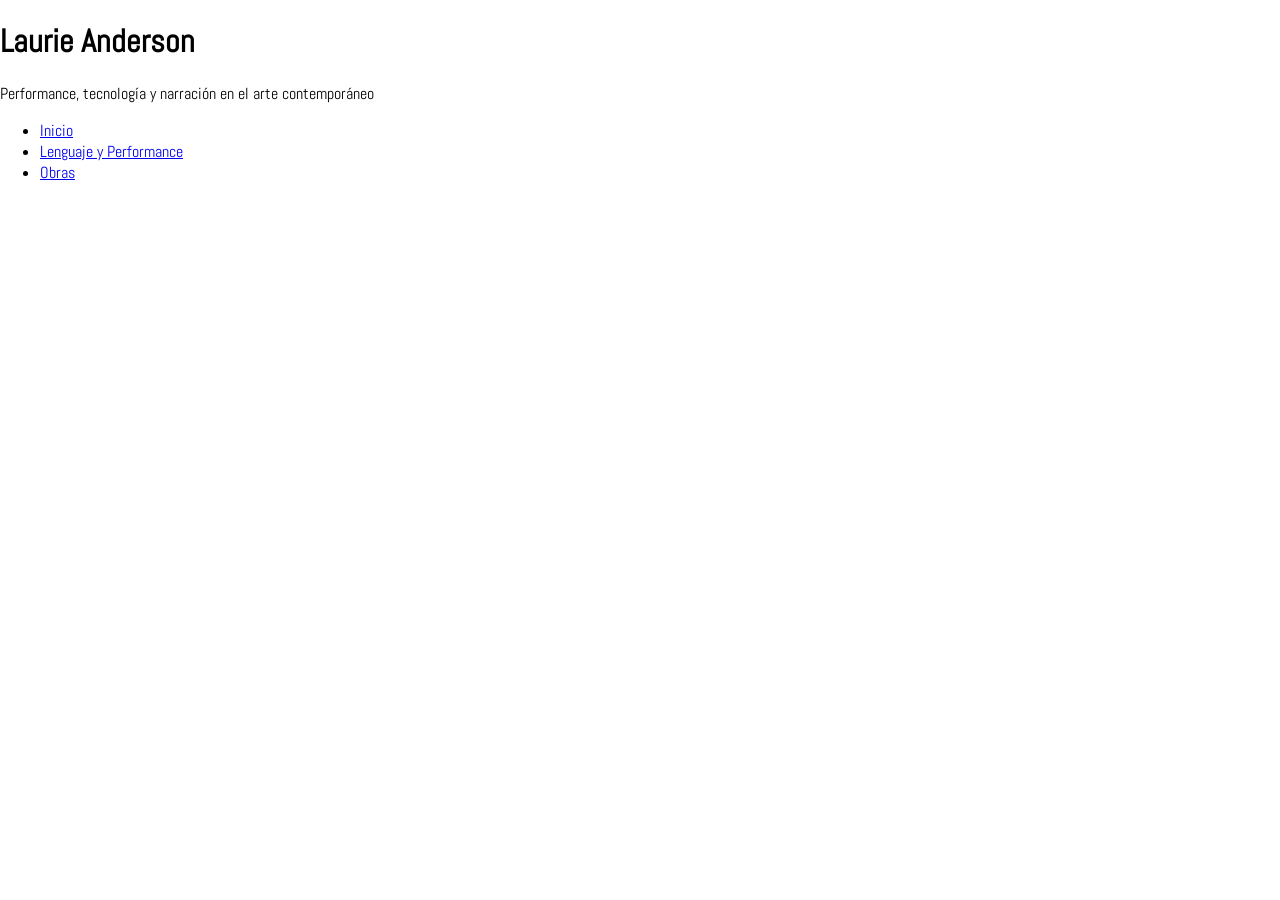
==== docs/index.html @ 43a62fbd "Estructura de archivos" ====
<!DOCTYPE html>
<html lang="es">

<head>
    <meta charset="UTF-8">
    <title>Laurie Anderson - Inicio</title>
    <link  href="css/estilos.css" rel="stylesheet">
    <link rel="preconnect" href="https://fonts.googleapis.com">
<link rel="preconnect" href="https://fonts.gstatic.com" crossorigin>

<link href="https://fonts.googleapis.com/css2?family=Abel&display=swap" rel="stylesheet">
</head>
<body>
<header>
    <h1>Laurie Anderson</h1>
    <p>Performance, tecnología y narración en el arte contemporáneo</p>
    <nav>
        <ul>
            <li><a href="index.html">Inicio</a></li>
            <li><a href="lenguaje-artistico.html">Lenguaje y Performance</a></li>
            <li><a href="obras.html">Obras</a></li>
        </ul>
    </nav>
</header>
<main>







</main>
</body>
</html>
---- docs/css/estilos.css ----
body {
    font-family: 'Abel', sans-serif;
    margin: 0;
    padding: 0;
}
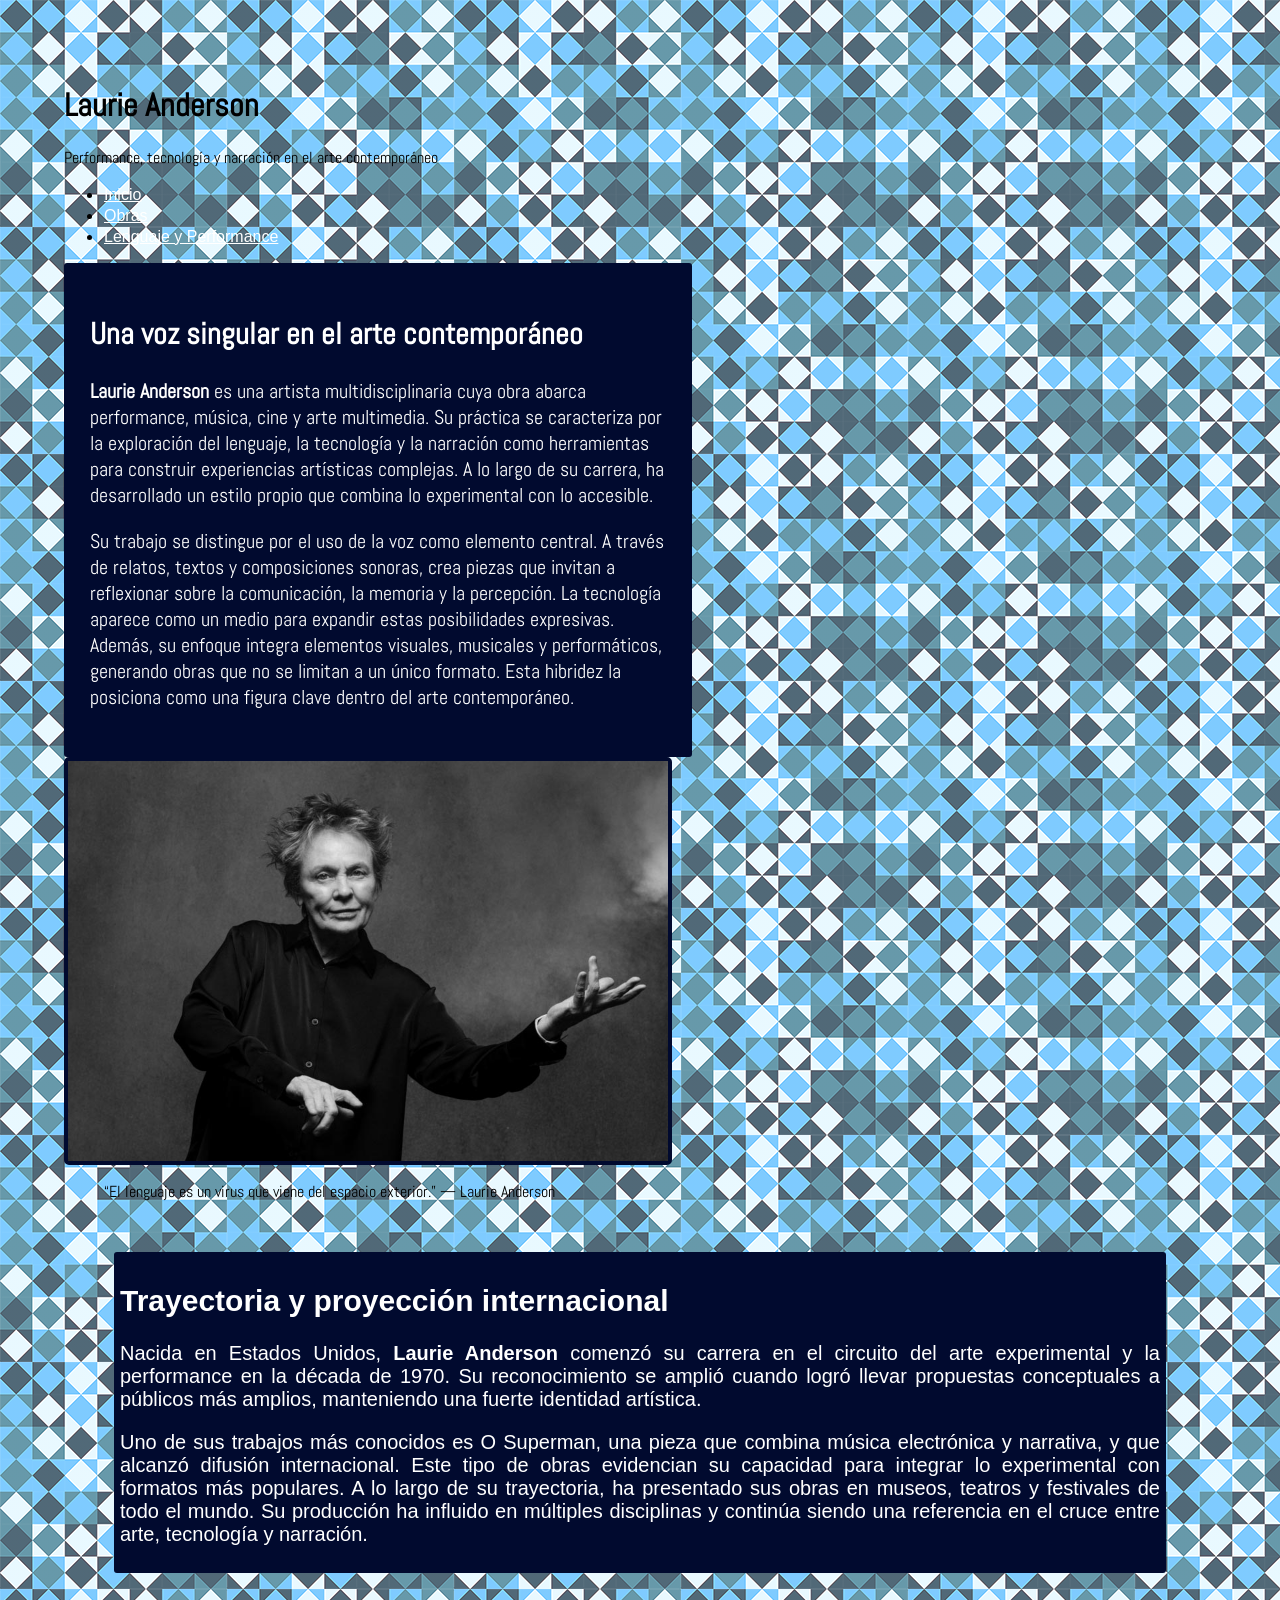
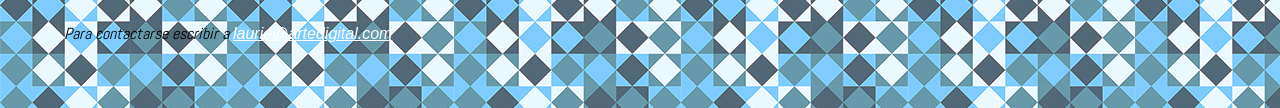
==== commit 5846c01a: "Intermedio" ====
--- a/docs/index.html
+++ b/docs/index.html
@@ -4,32 +4,79 @@
 <head>
     <meta charset="UTF-8">
     <title>Laurie Anderson - Inicio</title>
-    <link  href="css/estilos.css" rel="stylesheet">
+    <link href="css/estilos.css" rel="stylesheet">
+
     <link rel="preconnect" href="https://fonts.googleapis.com">
-<link rel="preconnect" href="https://fonts.gstatic.com" crossorigin>
+    <link rel="preconnect" href="https://fonts.gstatic.com" crossorigin>
+    <link href="https://fonts.googleapis.com/css2?family=Abel&display=swap" rel="stylesheet">
+</head>
 
-<link href="https://fonts.googleapis.com/css2?family=Abel&display=swap" rel="stylesheet">
-</head>
 <body>
-<header>
-    <h1>Laurie Anderson</h1>
-    <p>Performance, tecnología y narración en el arte contemporáneo</p>
-    <nav>
-        <ul>
-            <li><a href="index.html">Inicio</a></li>
-            <li><a href="lenguaje-artistico.html">Lenguaje y Performance</a></li>
-            <li><a href="obras.html">Obras</a></li>
-        </ul>
-    </nav>
-</header>
-<main>
 
+    <header>
+        <h1>Laurie Anderson</h1>
+        <p>Performance, tecnología y narración en el arte contemporáneo</p>
+        <nav>
+            <ul>
+                <li><a href="index.html">Inicio</a></li>
+                <li><a href="obras.html">Obras</a></li>
+                <li><a href="lenguaje-artistico.html">Lenguaje y Performance</a></li>
+            </ul>
+        </nav>
+    </header>
 
+    <main>
 
+<article>
+    <div class="parrafo parrafo1">
+    <div>
+    <h2>Una voz singular en el arte contemporáneo</h2>
+    <p><span>Laurie Anderson</span> es una artista multidisciplinaria cuya obra abarca performance, música, cine y arte multimedia.
+        Su práctica se caracteriza por la exploración del lenguaje, la tecnología y la narración como herramientas para
+        construir experiencias artísticas complejas. A lo largo de su carrera, ha desarrollado un estilo propio que combina lo
+        experimental con lo accesible.
+    </p>
 
+    <p>Su trabajo se distingue por el uso de la voz como elemento central. A través de relatos, textos y composiciones
+        sonoras, crea piezas que invitan a reflexionar sobre la comunicación, la memoria y la percepción. La tecnología 
+        aparece como un medio para expandir estas posibilidades expresivas.
+        Además, su enfoque integra elementos visuales, musicales y performáticos, generando obras que no se limitan a un
+        único formato. Esta hibridez la posiciona como una figura clave dentro del arte contemporáneo.
+    </p>
+</article>
+        <div class="imagen1-index">
+            <img src="img/anderson-1.jpg" alt="Laurie Anderson" width="600" height="400">
+        </div>
 
+            <blockquote>“El lenguaje es un virus que viene del espacio exterior.” — Laurie Anderson</blockquote>
+        </div>
 
+<div class="parrafo2">
+<article>
+    <h2>Trayectoria y proyección internacional</h2>
+    <p>Nacida en Estados Unidos, <span>Laurie Anderson</span> comenzó su carrera en el circuito del arte experimental y la
+        performance en la década de 1970. Su reconocimiento se amplió cuando logró llevar propuestas
+        conceptuales a públicos más amplios, manteniendo una fuerte identidad artística.
+    </p>
+
+    <p>Uno de sus trabajos más conocidos es O Superman, una pieza que combina música electrónica y narrativa, y
+        que alcanzó difusión internacional. Este tipo de obras evidencian su capacidad para integrar lo experimental
+        con formatos más populares.
+        A lo largo de su trayectoria, ha presentado sus obras en museos, teatros y festivales de todo el mundo.
+        Su producción ha influido en múltiples disciplinas y continúa siendo una referencia en el cruce entre arte,
+        tecnología y narración.
+    </p>
+</div>
+</article>
+
+        <footer>
+            <address>
+                Para contactarse escribir a <a href="mailto:laurie@artedigital.com">laurie@artedigital.com</a>
+            </address>
+        </footer>
 
 </main>
+
 </body>
+
 </html>
--- a/docs/css/estilos.css
+++ b/docs/css/estilos.css
@@ -1,5 +1,70 @@
 body {
+    background-image:
+    linear-gradient(rgba(255, 255, 255, 0.3),
+    rgba(255, 255, 255, 0.3)),
+    url('../img/fondo.png');
     font-family: 'Abel', sans-serif;
-    margin: 0;
-    padding: 0;
+    margin: 2rem;
+    padding: 2rem;
+    max-width: 1200px;
+}
+
+span { /* nombre de artista en negrita */
+    color: rgb(255, 255, 255);
+    font-weight: bold;
+}
+
+span:hover, cite:hover, a:hover { /* nombre de artista, obras y mail colores */
+    color: rgb(118, 222, 231);
+}
+
+
+a { /* color de enlaces nav y mail */
+    font-family: 'Lato', Arial, sans-serif;
+    color: rgb(255, 255, 255);
+}
+
+.cita { /* cita de autor INDEX */
+    margin-left: 55rem;
+    font-size: 20px;
+    text-align:center;
+    width: 22rem;
+}
+
+
+
+.parrafo { /* todos los parrafos */
+    color: rgb(255, 255, 255);
+    background-color: rgb(1, 10, 47);
+    border: 4px solid rgb(1, 10, 47);
+    border-radius: 3px;
+    border-width: 6px;
+    border-block-width: 7px;
+    font-size: 20px;
+    text-align: left;
+    padding: 20px;
+}
+.parrafo1 { /* parrafos de INDEX */
+    width: 50%;
+}
+
+.parrafo2 {
+    color: rgb(255, 255, 255);
+    background-color: rgb(1, 10, 47);
+    border: 4px solid rgb(1, 10, 47);
+    border-radius: 3px;
+    border-width: 6px;
+    border-block-width: 7px;
+    font-size: 20px;
+    text-align: justify;
+    font-family: 'Lato', Arial, sans-serif;
+    display: block;
+    margin: 50px;
+}
+
+.imagen1-index { /* imagen de autor INDEX */
+    border: 4px solid rgb(1, 10, 47);
+    border-radius: 5px;
+    width: 600px;
+    height: 400px;
 }
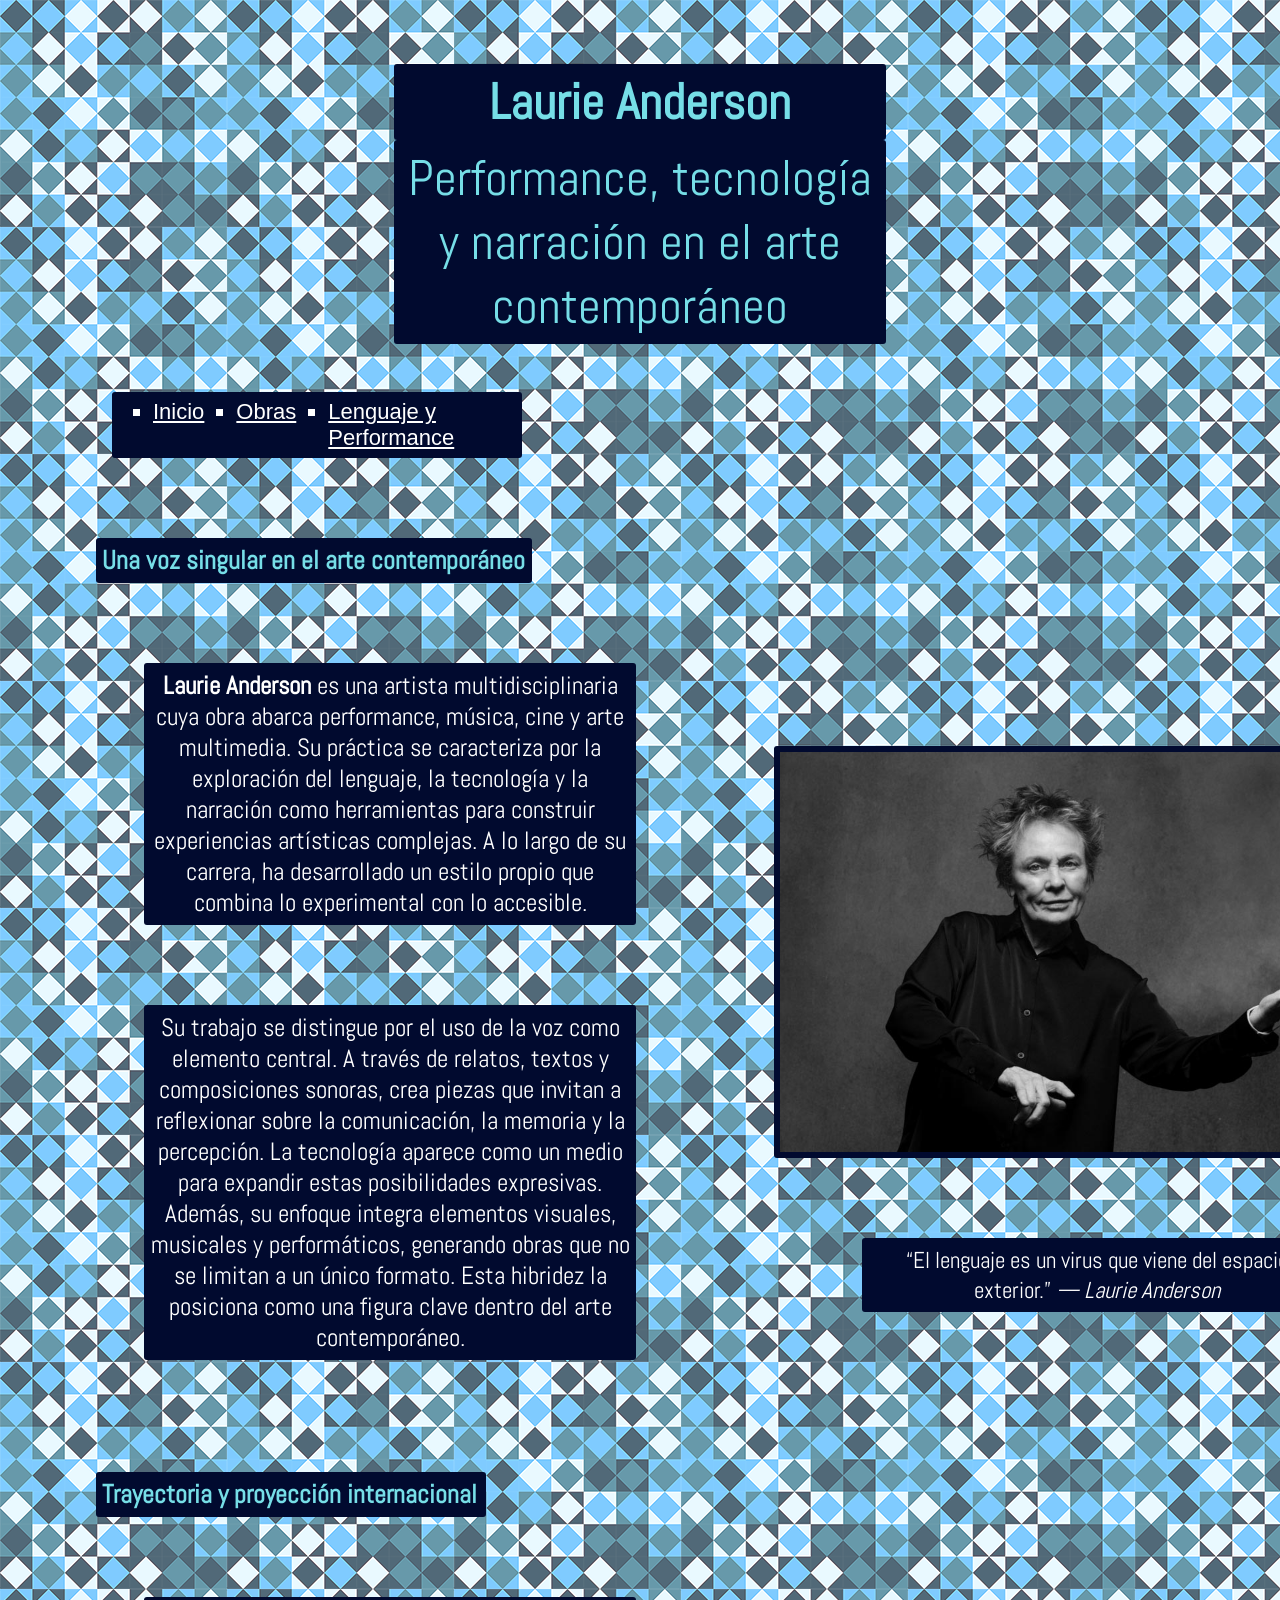
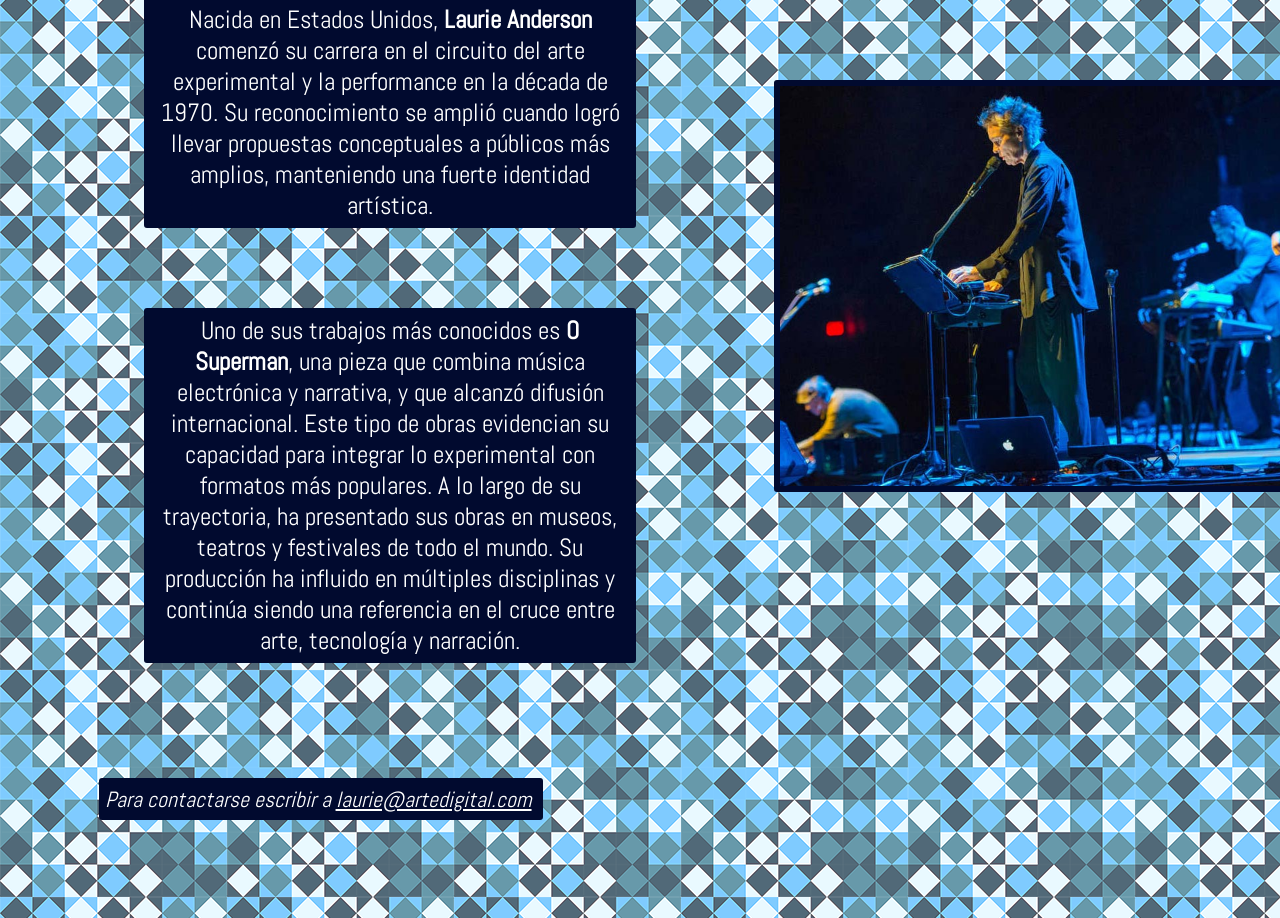
==== commit e15942a6: "Terminado" ====
--- a/docs/index.html
+++ b/docs/index.html
@@ -14,69 +14,82 @@
 <body>
 
     <header>
-        <h1>Laurie Anderson</h1>
-        <p>Performance, tecnología y narración en el arte contemporáneo</p>
+        <div class="contenedor-general">
+        <h1 class="contenedor">Laurie Anderson</h1>
+        <p class="contenedor parrafo-titulo">Performance, tecnología y narración en el arte contemporáneo</p>
         <nav>
-            <ul>
+            <ul id="nav">
                 <li><a href="index.html">Inicio</a></li>
                 <li><a href="obras.html">Obras</a></li>
                 <li><a href="lenguaje-artistico.html">Lenguaje y Performance</a></li>
             </ul>
         </nav>
+        </div>
     </header>
 
     <main>
 
-<article>
-    <div class="parrafo parrafo1">
-    <div>
-    <h2>Una voz singular en el arte contemporáneo</h2>
-    <p><span>Laurie Anderson</span> es una artista multidisciplinaria cuya obra abarca performance, música, cine y arte multimedia.
+<section class="article1">
+<div>
+    <h2 class="encabezados w1 titulo-normal">Una voz singular en el arte contemporáneo</h2>
+    <p class="parrafo clases"><span>Laurie Anderson</span> es una artista multidisciplinaria cuya obra abarca performance, música, cine y arte multimedia.
         Su práctica se caracteriza por la exploración del lenguaje, la tecnología y la narración como herramientas para
         construir experiencias artísticas complejas. A lo largo de su carrera, ha desarrollado un estilo propio que combina lo
         experimental con lo accesible.
     </p>
 
-    <p>Su trabajo se distingue por el uso de la voz como elemento central. A través de relatos, textos y composiciones
+
+    <p class="parrafo clases">Su trabajo se distingue por el uso de la voz como elemento central. A través de relatos, textos y composiciones
         sonoras, crea piezas que invitan a reflexionar sobre la comunicación, la memoria y la percepción. La tecnología 
         aparece como un medio para expandir estas posibilidades expresivas.
         Además, su enfoque integra elementos visuales, musicales y performáticos, generando obras que no se limitan a un
         único formato. Esta hibridez la posiciona como una figura clave dentro del arte contemporáneo.
     </p>
-</article>
-        <div class="imagen1-index">
-            <img src="img/anderson-1.jpg" alt="Laurie Anderson" width="600" height="400">
-        </div>
+</div>
+<div>
+<div class="galeria">
+        <img src="img/anderson-1.jpg" alt="Laurie Anderson" width="600" height="400">
+</div>
+        <blockquote>
+            <p class="parrafo cita">“El lenguaje es un virus que viene del espacio exterior.” <cite> — Laurie Anderson</cite></p>
+        </blockquote>
 
-            <blockquote>“El lenguaje es un virus que viene del espacio exterior.” — Laurie Anderson</blockquote>
-        </div>
+</div>  
+</section>
 
-<div class="parrafo2">
-<article>
-    <h2>Trayectoria y proyección internacional</h2>
-    <p>Nacida en Estados Unidos, <span>Laurie Anderson</span> comenzó su carrera en el circuito del arte experimental y la
+<article class="article1">
+    <div>
+
+    <h2 class="encabezados w2 titulo-normal">Trayectoria y proyección internacional</h2>
+    <p class="parrafo clases">Nacida en Estados Unidos, <span>Laurie Anderson</span> comenzó su carrera en el circuito del arte experimental y la
         performance en la década de 1970. Su reconocimiento se amplió cuando logró llevar propuestas
         conceptuales a públicos más amplios, manteniendo una fuerte identidad artística.
     </p>
 
-    <p>Uno de sus trabajos más conocidos es O Superman, una pieza que combina música electrónica y narrativa, y
+    <p class="parrafo clases">Uno de sus trabajos más conocidos es <span>O Superman</span>, una pieza que combina música electrónica y narrativa, y
         que alcanzó difusión internacional. Este tipo de obras evidencian su capacidad para integrar lo experimental
         con formatos más populares.
         A lo largo de su trayectoria, ha presentado sus obras en museos, teatros y festivales de todo el mundo.
         Su producción ha influido en múltiples disciplinas y continúa siendo una referencia en el cruce entre arte,
         tecnología y narración.
-    </p>
+    </p> 
 </div>
-</article>
-
-        <footer>
+    <div class="galeria">
+    
+        <img src="img/anderson-2.jpg" alt="Laurie Anderson" width="600" height="400">
+    
+    </div>
+   
+    </article>      
+    <footer>
             <address>
                 Para contactarse escribir a <a href="mailto:laurie@artedigital.com">laurie@artedigital.com</a>
             </address>
         </footer>
 
 </main>
-
+<!--Declaración de uso de IA.
+Use la IA para verificar si estaba bien organizado el HTML y el CSS, tambien para agregar contenido en OBRAS-->
 </body>
 
 </html>
--- a/docs/css/estilos.css
+++ b/docs/css/estilos.css
@@ -1,70 +1,220 @@
 body {
     background-image:
-    linear-gradient(rgba(255, 255, 255, 0.3),
-    rgba(255, 255, 255, 0.3)),
-    url('../img/fondo.png');
-    font-family: 'Abel', sans-serif;
+        linear-gradient(rgba(255, 255, 255, 0.3),
+            rgba(255, 255, 255, 0.3)),
+        url('../img/fondo.png');
+    font-family: 'Abel', Arial, sans-serif;
     margin: 2rem;
     padding: 2rem;
     max-width: 1200px;
 }
 
-span { /* nombre de artista en negrita */
-    color: rgb(255, 255, 255);
-    font-weight: bold;
-}
-
-span:hover, cite:hover, a:hover { /* nombre de artista, obras y mail colores */
+.contenedor-general {
+    max-width: 1700px;
+    margin: 0 auto;
+}
+
+.contenedor {
+    /* todos los h1 */
     color: rgb(118, 222, 231);
-}
-
-
-a { /* color de enlaces nav y mail */
+    background-color: rgb(1, 10, 47);
+    border: 4px solid rgb(1, 10, 47);
+    border-radius: 3px;
+    border-width: 6px;
+    border-block-width: 6px;
+    font-size: 50px;
+    text-align: center;
+    max-width: 30rem;
+    margin: auto;
+}
+
     font-family: 'Lato', Arial, sans-serif;
-    color: rgb(255, 255, 255);
-}
-
-.cita { /* cita de autor INDEX */
-    margin-left: 55rem;
-    font-size: 20px;
-    text-align:center;
-    width: 22rem;
-}
-
-
-
-.parrafo { /* todos los parrafos */
+.parrafo-titulo {
+    font-size: 25px;
+}
+
+.encabezados {
+    /* h2, h3, h4 */
+    color: rgb(118, 222, 231);
+    background-color: rgb(1, 10, 47);
+    border: 4px solid rgb(1, 10, 47);
+    border-radius: 3px;
+    border-width: 6px;
+    border-block-width: 6px;
+    text-align: left;
+    margin: 2rem;}
+
+/* medidas y margen de h2 */
+.w1 { width: 65%;}
+.w2 { width: 58%;}
+.w3 { width: 50%;}
+.w4 { width: 21%;}
+.w5 { width: 29%;}
+.w6 { width: 38%;}
+.w7 { width: 34%;}
+
+.titulo-chico {
+    /* h2 */
+    font-size: 23px;
+}
+
+.titulo-normal {
+    /* h2 */
+    font-size: 26px;
+}
+
+.parrafo {
+    /* todos los parrafos */
     color: rgb(255, 255, 255);
     background-color: rgb(1, 10, 47);
     border: 4px solid rgb(1, 10, 47);
     border-radius: 3px;
     border-width: 6px;
     border-block-width: 7px;
-    font-size: 20px;
-    text-align: left;
-    padding: 20px;
-}
-.parrafo1 { /* parrafos de INDEX */
-    width: 50%;
-}
-
-.parrafo2 {
-    color: rgb(255, 255, 255);
-    background-color: rgb(1, 10, 47);
-    border: 4px solid rgb(1, 10, 47);
-    border-radius: 3px;
-    border-width: 6px;
-    border-block-width: 7px;
-    font-size: 20px;
-    text-align: justify;
-    font-family: 'Lato', Arial, sans-serif;
+    font-size: 25px;
+    text-align: center;
     display: block;
-    margin: 50px;
-}
-
-.imagen1-index { /* imagen de autor INDEX */
-    border: 4px solid rgb(1, 10, 47);
-    border-radius: 5px;
+    margin: 5rem;
+}
+
+
+.cita {
+    /* cita de autor INDEX */
+    margin-right: 61rem;
+    font-size: 23px;
+    text-align: center;
+    width: 40%;
+}
+
+.clases {
+    /* parrafos de INDEX, OBRAS y  */
+    width: 30rem;
+}
+
+.p1art {
+    width: 38rem;
+}
+
+.p2art {
+    width: 38rem;
+    margin-top: 4rem;
+}
+
+.p1obras {
+    width: 38rem;
+}
+
+.p2obras {
+    margin-top: 10rem;
+    width: 34rem;
+}
+
+.galeria {
+    /* posición de fotos en OBRAS */
+    display: flex;
+    gap: 30px;
+    border: 6px solid rgb(1, 10, 47);
+    border-radius: 3px;
     width: 600px;
     height: 400px;
+    margin-left: 2rem;
+    margin-top: 15rem;
+}
+
+.galeria2 {
+    width: 350px;
+    height: 450px;
+    margin-left: 15rem;
+    margin-top: 20px;
+}
+
+.posicion-fotos {
+    display: flex;
+    gap: 20px;
+    margin-top: 20px;
+}
+
+.video {
+    /* posición del video en IA */
+    border: 4px solid rgb(1, 10, 47);
+    border-radius: 5px;
+    width: 560px;
+    height: 315px;
+    margin-left: 30rem;
+}
+
+.article1 {
+    /* posición de parrafos en INDEX */
+    display: flex;
+    gap: 5%;
+    align-items: flex-start;
+    width: 45%;
+}
+
+.div {
+    /* div en IA */
+    display: flex;
+}
+
+span {
+    /* nombre de artista en negrita */
+    color: rgb(255, 255, 255);
+    font-weight: bold;
+}
+
+span:hover,
+cite:hover,
+a:hover {
+    /* nombre de artista, obras y mail colores */
+    color: rgb(118, 222, 231);
+}
+
+
+a {
+    /* color de enlaces nav y mail */
+    color: rgb(255, 255, 255);
+}
+
+
+#nav {
+    /* barra de navegación */
+    color: rgb(255, 255, 255);
+    background-color: rgb(1, 10, 47);
+    margin-right: 86%;
+    border: 4px solid rgb(1, 10, 47);
+    border-radius: 3px;
+    border-width: 1px;
+    border-block-width: 7px;
+    font-family: 'Lato', Arial, sans-serif;
+    font-size: 22px;
+    display: flex;
+    gap: 32px;
+    list-style-type: square;
+    width: 23rem;
+    margin: 3rem;
+}
+
+.ul-obras {
+    /* lista de OBRAS */
+    background-color: rgb(1, 10, 47);
+    border: 4px solid rgb(1, 10, 47);
+    border-radius: 3px;
+    color: white;
+    font-size: 21px;
+    width: 60rem;
+    margin: 3rem;
+}
+
+footer {
+    /* pie de las páginas */
+    color: rgb(255, 255, 255);
+    background-color: rgb(1, 10, 47);
+    border: 4px solid rgb(1, 10, 47);
+    border-radius: 3px;
+    border-width: 6px;
+    border-block-width: 7px;
+    font-size: 22px;
+    text-align: left;
+    margin: 3%;
+    width: 27rem;
 }
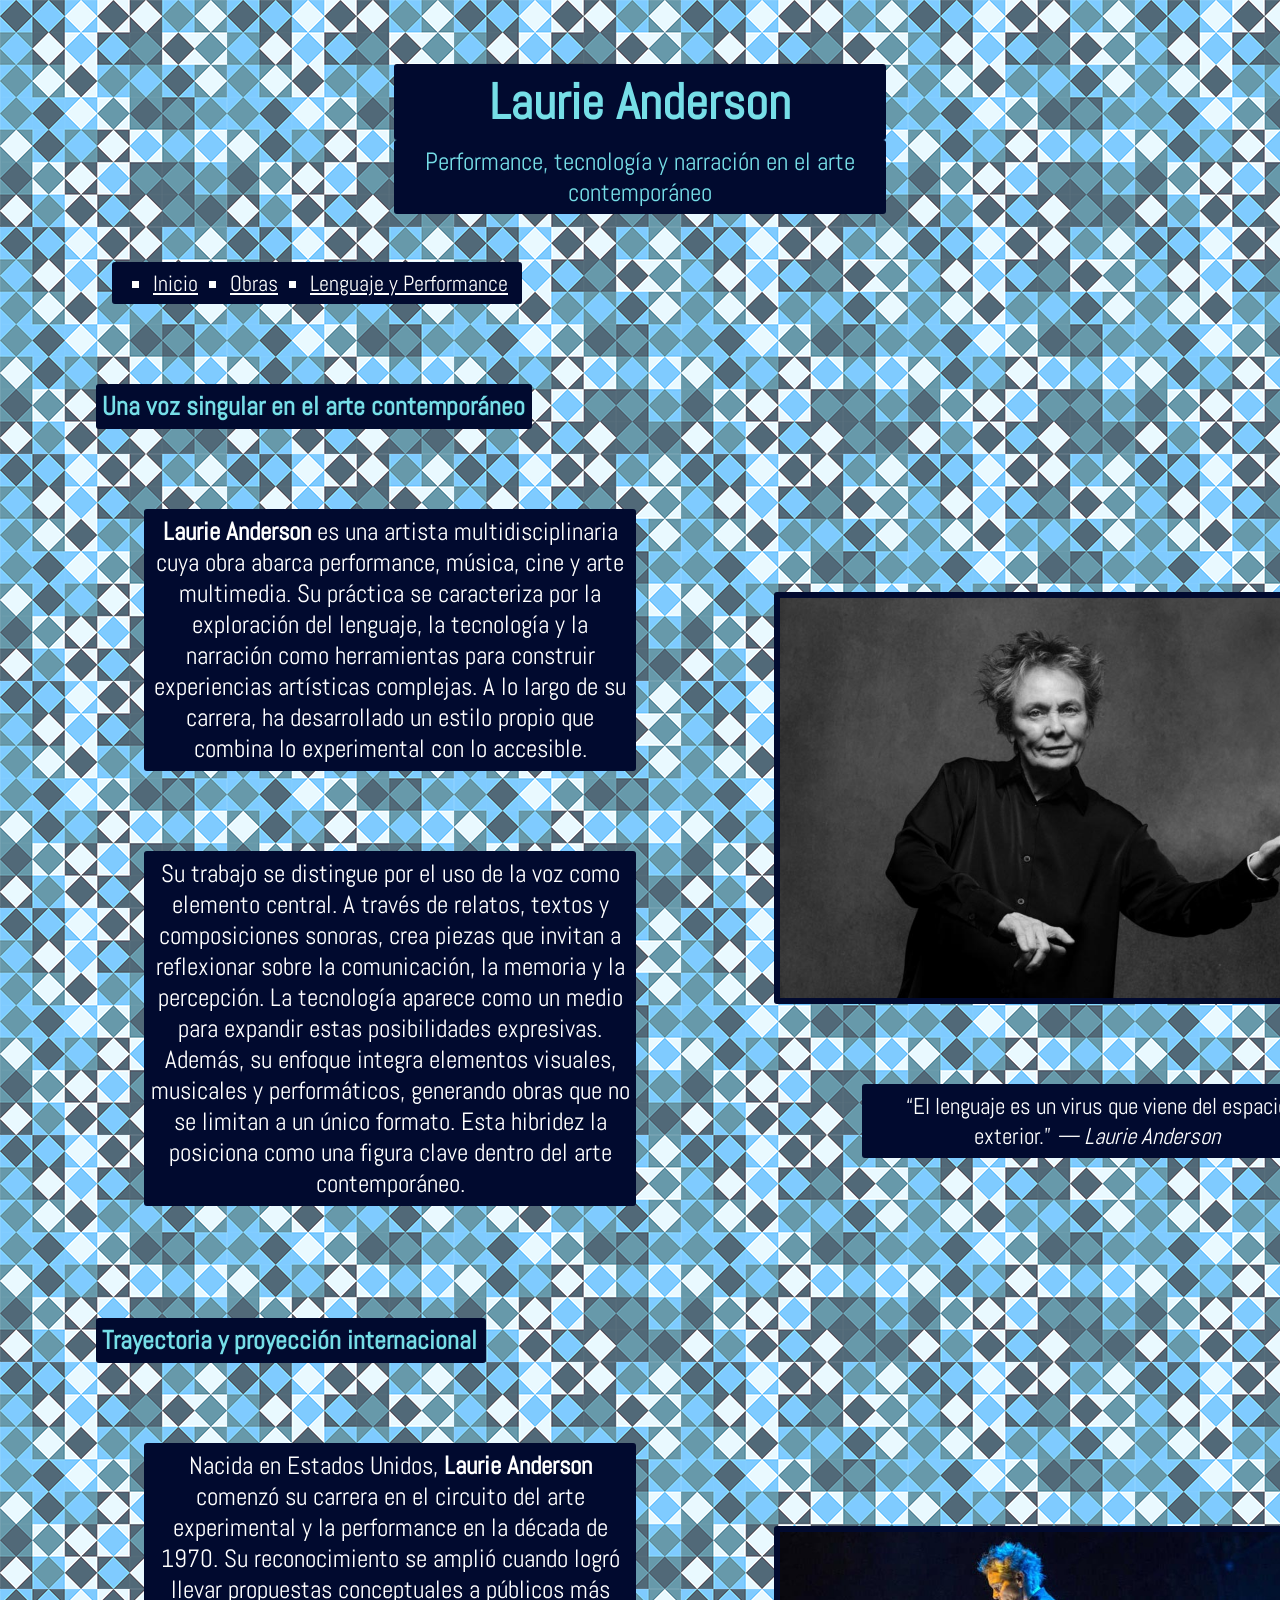
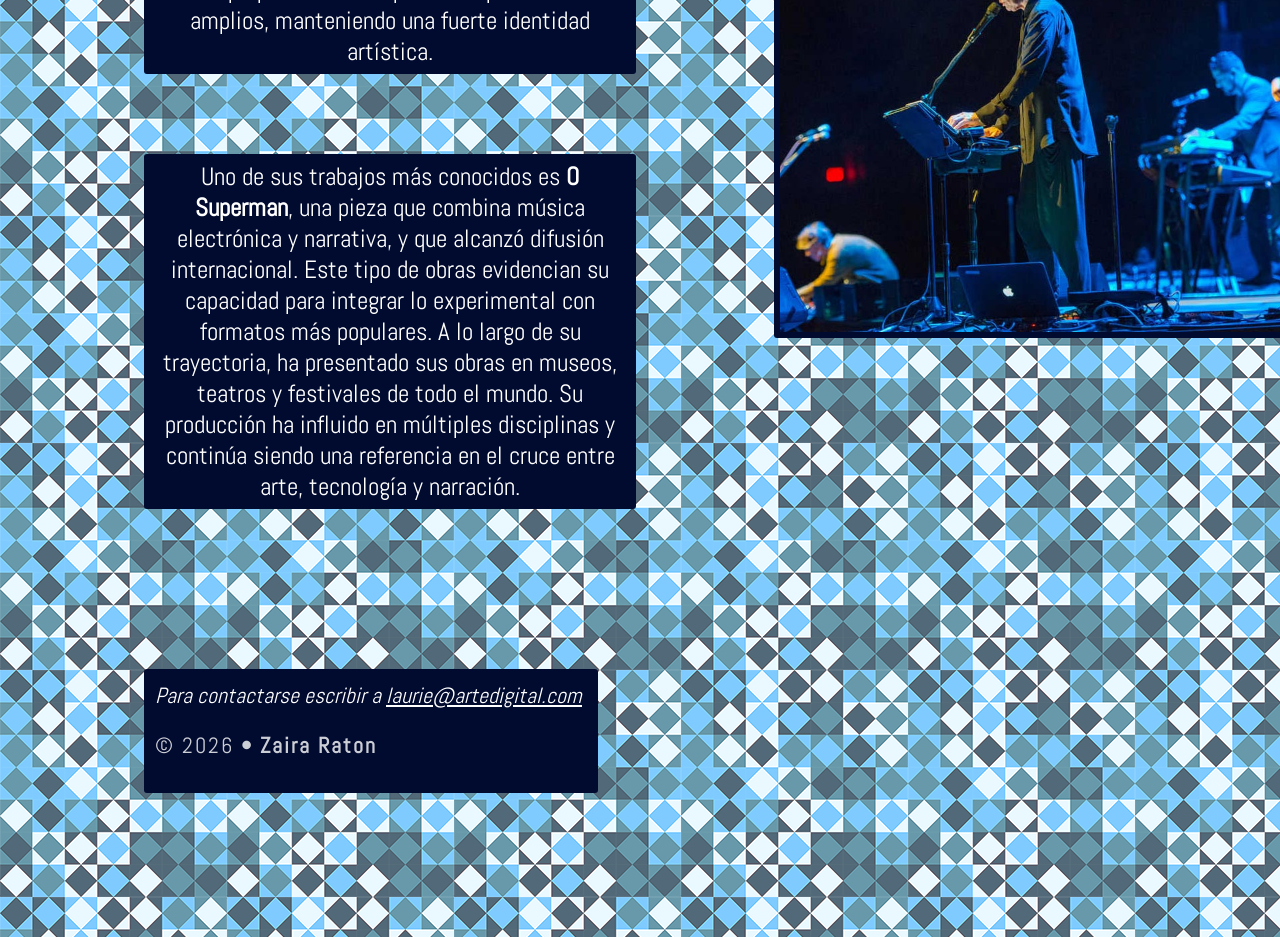
==== commit a5400be8: "Terminado (ahora si) puse en CSS comentarios sobre que es cada cosa para que este mas ordenado" ====
--- a/docs/index.html
+++ b/docs/index.html
@@ -85,6 +85,7 @@
             <address>
                 Para contactarse escribir a <a href="mailto:laurie@artedigital.com">laurie@artedigital.com</a>
             </address>
+            <p>© 2026 <span>• Zaira Raton</span></p>
         </footer>
 
 </main>
--- a/docs/css/estilos.css
+++ b/docs/css/estilos.css
@@ -14,7 +14,7 @@
     margin: 0 auto;
 }
 
-.contenedor {
+.contenedor { /* contenedor header INDEX */
     /* todos los h1 */
     color: rgb(118, 222, 231);
     background-color: rgb(1, 10, 47);
@@ -28,13 +28,11 @@
     margin: auto;
 }
 
-    font-family: 'Lato', Arial, sans-serif;
-.parrafo-titulo {
+.parrafo-titulo { /* parrafo titulo INDEX */
     font-size: 25px;
 }
 
-.encabezados {
-    /* h2, h3, h4 */
+.encabezados { /* h2 */
     color: rgb(118, 222, 231);
     background-color: rgb(1, 10, 47);
     border: 4px solid rgb(1, 10, 47);
@@ -53,18 +51,15 @@
 .w6 { width: 38%;}
 .w7 { width: 34%;}
 
-.titulo-chico {
-    /* h2 */
+.titulo-chico { /* h2 */
     font-size: 23px;
 }
 
-.titulo-normal {
-    /* h2 */
+.titulo-normal { /* h2 */    
     font-size: 26px;
 }
 
-.parrafo {
-    /* todos los parrafos */
+.parrafo { /* todos los parrafos */
     color: rgb(255, 255, 255);
     background-color: rgb(1, 10, 47);
     border: 4px solid rgb(1, 10, 47);
@@ -78,39 +73,36 @@
 }
 
 
-.cita {
-    /* cita de autor INDEX */
+.cita { /* cita de autor INDEX */
     margin-right: 61rem;
     font-size: 23px;
     text-align: center;
     width: 40%;
 }
 
-.clases {
-    /* parrafos de INDEX, OBRAS y  */
+.clases { /* parrafos de INDEX, OBRAS */
     width: 30rem;
 }
 
-.p1art {
+.p1art { /* parrafo 1 LENGUAJE ARTISTICO */
     width: 38rem;
 }
 
-.p2art {
+.p2art { /* parrafo 2 LENGUAJE ARTISTICO */
     width: 38rem;
     margin-top: 4rem;
 }
 
-.p1obras {
+.p1obras { /* parrafo 1 de OBRAS */
     width: 38rem;
 }
 
-.p2obras {
+.p2obras { /* parrafo 2 de OBRAS */
     margin-top: 10rem;
     width: 34rem;
 }
 
-.galeria {
-    /* posición de fotos en OBRAS */
+.galeria { /* fotos en OBRAS */
     display: flex;
     gap: 30px;
     border: 6px solid rgb(1, 10, 47);
@@ -121,21 +113,20 @@
     margin-top: 15rem;
 }
 
-.galeria2 {
+.galeria2 { /* posición de fotos en OBRAS */
     width: 350px;
     height: 450px;
     margin-left: 15rem;
     margin-top: 20px;
 }
 
-.posicion-fotos {
+.posicion-fotos { /* posición de fotos en OBRAS */
     display: flex;
     gap: 20px;
     margin-top: 20px;
 }
 
-.video {
-    /* posición del video en IA */
+.video { /* posición del video en IA */
     border: 4px solid rgb(1, 10, 47);
     border-radius: 5px;
     width: 560px;
@@ -143,41 +134,31 @@
     margin-left: 30rem;
 }
 
-.article1 {
-    /* posición de parrafos en INDEX */
+.article1 { /* posición de parrafos en INDEX */
     display: flex;
     gap: 5%;
     align-items: flex-start;
     width: 45%;
 }
 
-.div {
-    /* div en IA */
-    display: flex;
-}
-
-span {
-    /* nombre de artista en negrita */
+.div { /* posicion de parrafos en LENGUAJE ARTISTICO */
+   display: flex;
+}
+
+span { /* nombre de artista en negrita */
     color: rgb(255, 255, 255);
     font-weight: bold;
 }
 
-span:hover,
-cite:hover,
-a:hover {
-    /* nombre de artista, obras y mail colores */
+span:hover, cite:hover, a:hover { /* nombre de artista, obras y mail colores */
     color: rgb(118, 222, 231);
 }
 
-
-a {
-    /* color de enlaces nav y mail */
-    color: rgb(255, 255, 255);
-}
-
-
-#nav {
-    /* barra de navegación */
+a { /* color de enlaces nav y mail */
+   color: rgb(255, 255, 255);
+}
+
+#nav { /* barra de navegación */
     color: rgb(255, 255, 255);
     background-color: rgb(1, 10, 47);
     margin-right: 86%;
@@ -185,7 +166,6 @@
     border-radius: 3px;
     border-width: 1px;
     border-block-width: 7px;
-    font-family: 'Lato', Arial, sans-serif;
     font-size: 22px;
     display: flex;
     gap: 32px;
@@ -194,8 +174,7 @@
     margin: 3rem;
 }
 
-.ul-obras {
-    /* lista de OBRAS */
+.ul-obras { /* lista de OBRAS */
     background-color: rgb(1, 10, 47);
     border: 4px solid rgb(1, 10, 47);
     border-radius: 3px;
@@ -205,8 +184,7 @@
     margin: 3rem;
 }
 
-footer {
-    /* pie de las páginas */
+footer { /* pie de las páginas contacto */
     color: rgb(255, 255, 255);
     background-color: rgb(1, 10, 47);
     border: 4px solid rgb(1, 10, 47);
@@ -215,6 +193,12 @@
     border-block-width: 7px;
     font-size: 22px;
     text-align: left;
-    margin: 3%;
+    margin: 5rem;
     width: 27rem;
+    padding: 5px;
+}
+
+footer p{ /* pie de las páginas */
+    opacity: 0.8;
+    letter-spacing: 2px;
 }
